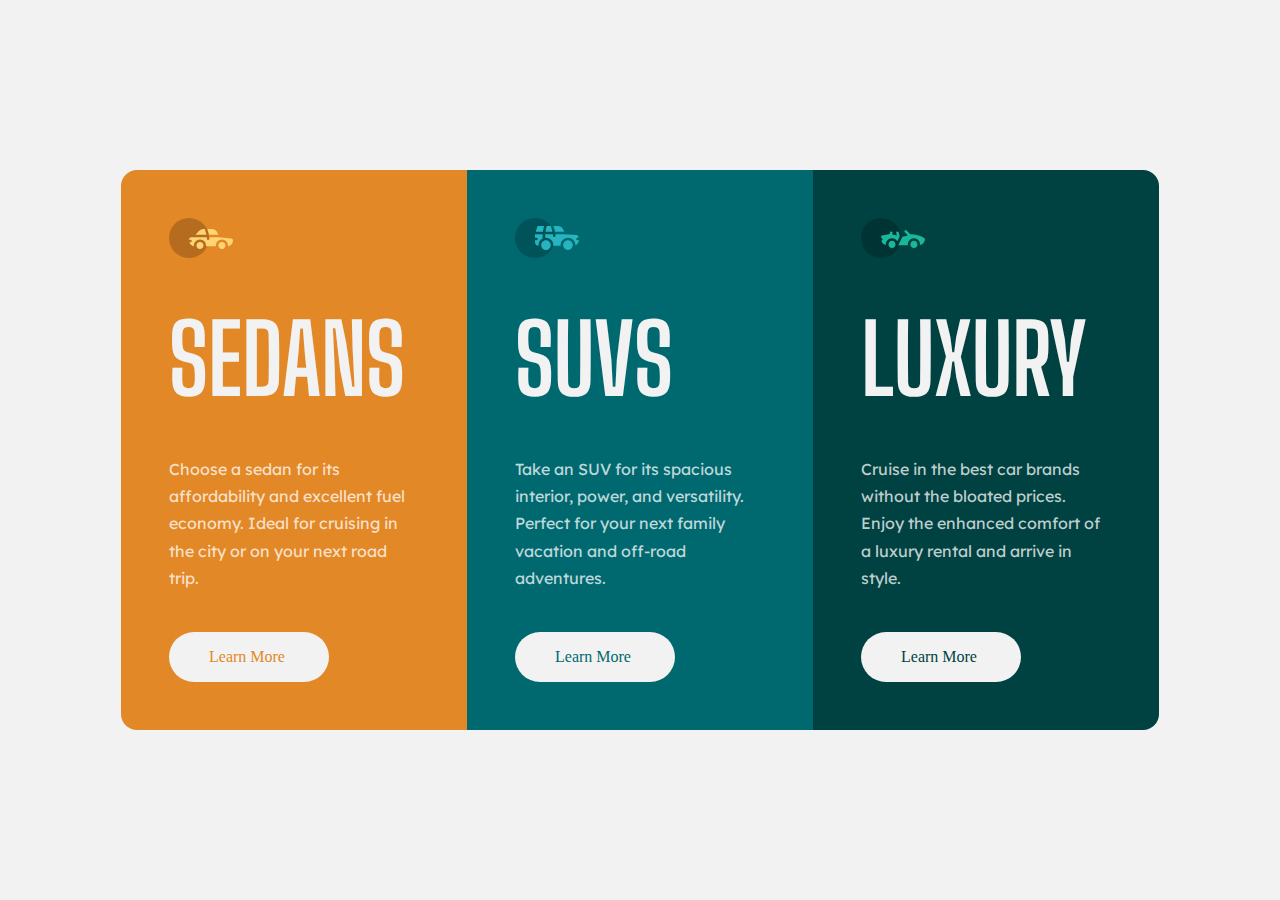
==== index.html @ a4bf7632 "first commit" ====
<!DOCTYPE html>
<html lang="en">

<head>
    <meta charset="UTF-8">
    <meta http-equiv="X-UA-Compatible" content="IE=edge">
    <meta name="viewport" content="width=device-width, initial-scale=1.0">
    <link rel="stylesheet" href="styles.css">
    <title>3 Column Card</title>
</head>

<body>
    <div class="wrapper">
        <div class="container">
            <section class="first-section">

                <div class="icon">
                    <img src="images/icon-sedans.svg">
                </div>
                <div class="heading">
                    <h1>
                        sedans
                    </h1>
                </div>
                <div class="para">
                    <p>
                        Choose a sedan for its affordability and excellent fuel economy. Ideal for cruising in the city
                        or on your next road trip.
                    </p>
                </div>
                <div class="btn s-1">
                    Learn More
                </div>
            </section>
        </div>

        <div class="container">
            <section class="second-section">

                <div class="icon">
                    <img src="images/icon-suvs.svg">
                </div>
                <div class="heading">
                    <h1>
                        suvs
                    </h1>
                </div>
                <div class="para">
                    <p>
                        Take an SUV for its spacious interior, power, and versatility. Perfect for your next family
                        vacation
                        and off-road adventures.
                    </p>
                </div>
                <div class="btn s-2">
                    Learn More
                </div>
            </section>
        </div>
        <div class="container">
            <section class="third-section">


                <div class="icon">
                    <img src="images/icon-luxury.svg">
                </div>
                <div class="heading">
                    <h1>
                        luxury
                    </h1>
                </div>
                <div class="para">
                    <p>
                        Cruise in the best car brands without the bloated prices. Enjoy the enhanced comfort of a luxury
                        rental and arrive in style.
                    </p>
                </div>
                <div class="btn s-3">
                    Learn More
                </div>

            </section>
        </div>
    </div>
</body>

</html>
---- styles.css ----
@import url('https://fonts.googleapis.com/css2?family=Big+Shoulders+Display:wght@700&family=Lexend+Deca&display=swap');

* {
    box-sizing: border-box;
    margin: 0;
    padding: 0;
}

body {
    font-size: 15;
}

.wrapper{
   background-color: hsl(0, 0%, 95%);
}
.first-section{
    border-top-left-radius: 1em;
    border-top-right-radius: 1em;
    display:flex;
    gap: 2.5em;
    flex-direction: column;
    background-color:hsl(31, 77%, 52%) ;
    padding:3em;
    color: hsl(0, 0%, 95%);
}
.heading{
    font-size: 3rem;
    text-transform:uppercase;
    font-family: "Big Shoulders Display", sans-serif ;
}

.para{
    width: 250px;   
    line-height: 1.7em;
    font-family: "Lexend Deca",sans-serif;
    font-weight: 400;
    color: hsla(0, 0%, 100%, 0.75);
}
.btn.s-1{
    background-color:hsl(0, 0%, 95%);
    padding: 1rem 2.5rem ;
    border-radius: 2rem;
    display: inline-block;
    text-transform: capitalize;
    color: hsl(31, 77%, 52%);
    width: 160px;
}
.second-section{
    display:flex;
    gap: 2.5em;
    flex-direction: column;
    background-color:hsl(184, 100%, 22%) ;
    padding:3em;
    color: hsl(0, 0%, 95%);
}
.btn.s-2{
    background-color:hsl(0, 0%, 95%);
    padding: 1rem 2.5rem ;
    border-radius: 2rem;
    display: inline-block;
    text-transform: capitalize;
    color: hsl(184, 100%, 22%);
    width: 160px;
}

.third-section{
    border-bottom-left-radius: 1em;
    border-bottom-right-radius: 1em;
    display:flex;
    gap: 2.5em;
    flex-direction: column;
    background-color:hsl(179, 100%, 13%) ;
    padding:3em;
    color: hsl(0, 0%, 95%);

}
.btn.s-3{
    background-color:hsl(0, 0%, 95%);
    padding: 1rem 2.5rem ;
    border-radius: 2rem;
    display: inline-block;
    text-transform: capitalize;
    color: hsl(179, 100%, 13%);
    width: 160px; 
}

.btn:hover{
    background-color: transparent;
    color: white;
    border: 1px solid white;
    cursor: pointer;
}

@media (min-width:375px){
    .wrapper{
        display:flex;
        justify-content: center;
        height: 100vh;
        flex-wrap:wrap;
    }
    .container{
        flex-wrap:wrap;
        align-self: center;
    }
    .first-section{
        border-top-right-radius: 0;
        border-bottom-left-radius: 1em;
    }
    .third-section{
        border-bottom-left-radius: 0;
        border-top-right-radius:1em ;
    }
}
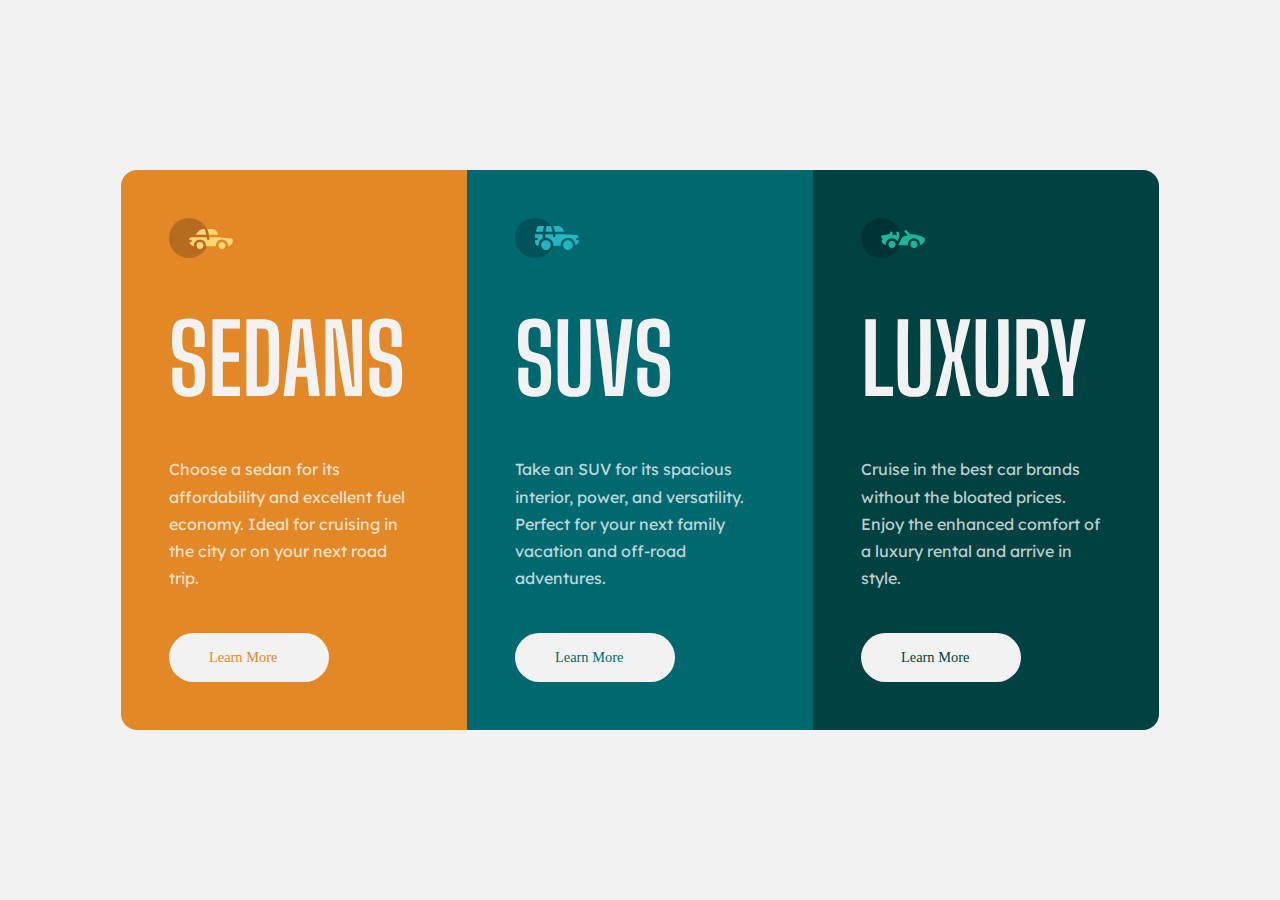
==== commit 2eedb3b6: "Update index.html" ====
--- a/index.html
+++ b/index.html
@@ -15,7 +15,7 @@
             <section class="first-section">
 
                 <div class="icon">
-                    <img src="images/icon-sedans.svg">
+                    <img src="images/icon-sedans.svg" alt="Sedan Icon">
                 </div>
                 <div class="heading">
                     <h1>
@@ -38,7 +38,7 @@
             <section class="second-section">
 
                 <div class="icon">
-                    <img src="images/icon-suvs.svg">
+                    <img src="images/icon-suvs.svg" alt="s-u-v Icon">
                 </div>
                 <div class="heading">
                     <h1>
@@ -58,11 +58,11 @@
             </section>
         </div>
         <div class="container">
-            <section class="third-section">
+            <section class="third-section" >
 
 
                 <div class="icon">
-                    <img src="images/icon-luxury.svg">
+                    <img src="images/icon-luxury.svg" alt="Luxury Icon">
                 </div>
                 <div class="heading">
                     <h1>
@@ -84,4 +84,4 @@
     </div>
 </body>
 
-</html>+</html>
--- a/styles.css
+++ b/styles.css
@@ -44,6 +44,7 @@
     text-transform: capitalize;
     color: hsl(31, 77%, 52%);
     width: 160px;
+    font-size: 0.9rem;
 }
 .second-section{
     display:flex;
@@ -61,6 +62,7 @@
     text-transform: capitalize;
     color: hsl(184, 100%, 22%);
     width: 160px;
+    font-size: 0.9rem;
 }
 
 .third-section{
@@ -82,6 +84,7 @@
     text-transform: capitalize;
     color: hsl(179, 100%, 13%);
     width: 160px; 
+    font-size: 0.9rem;
 }
 
 .btn:hover{
@@ -110,4 +113,4 @@
         border-bottom-left-radius: 0;
         border-top-right-radius:1em ;
     }
-}+}
